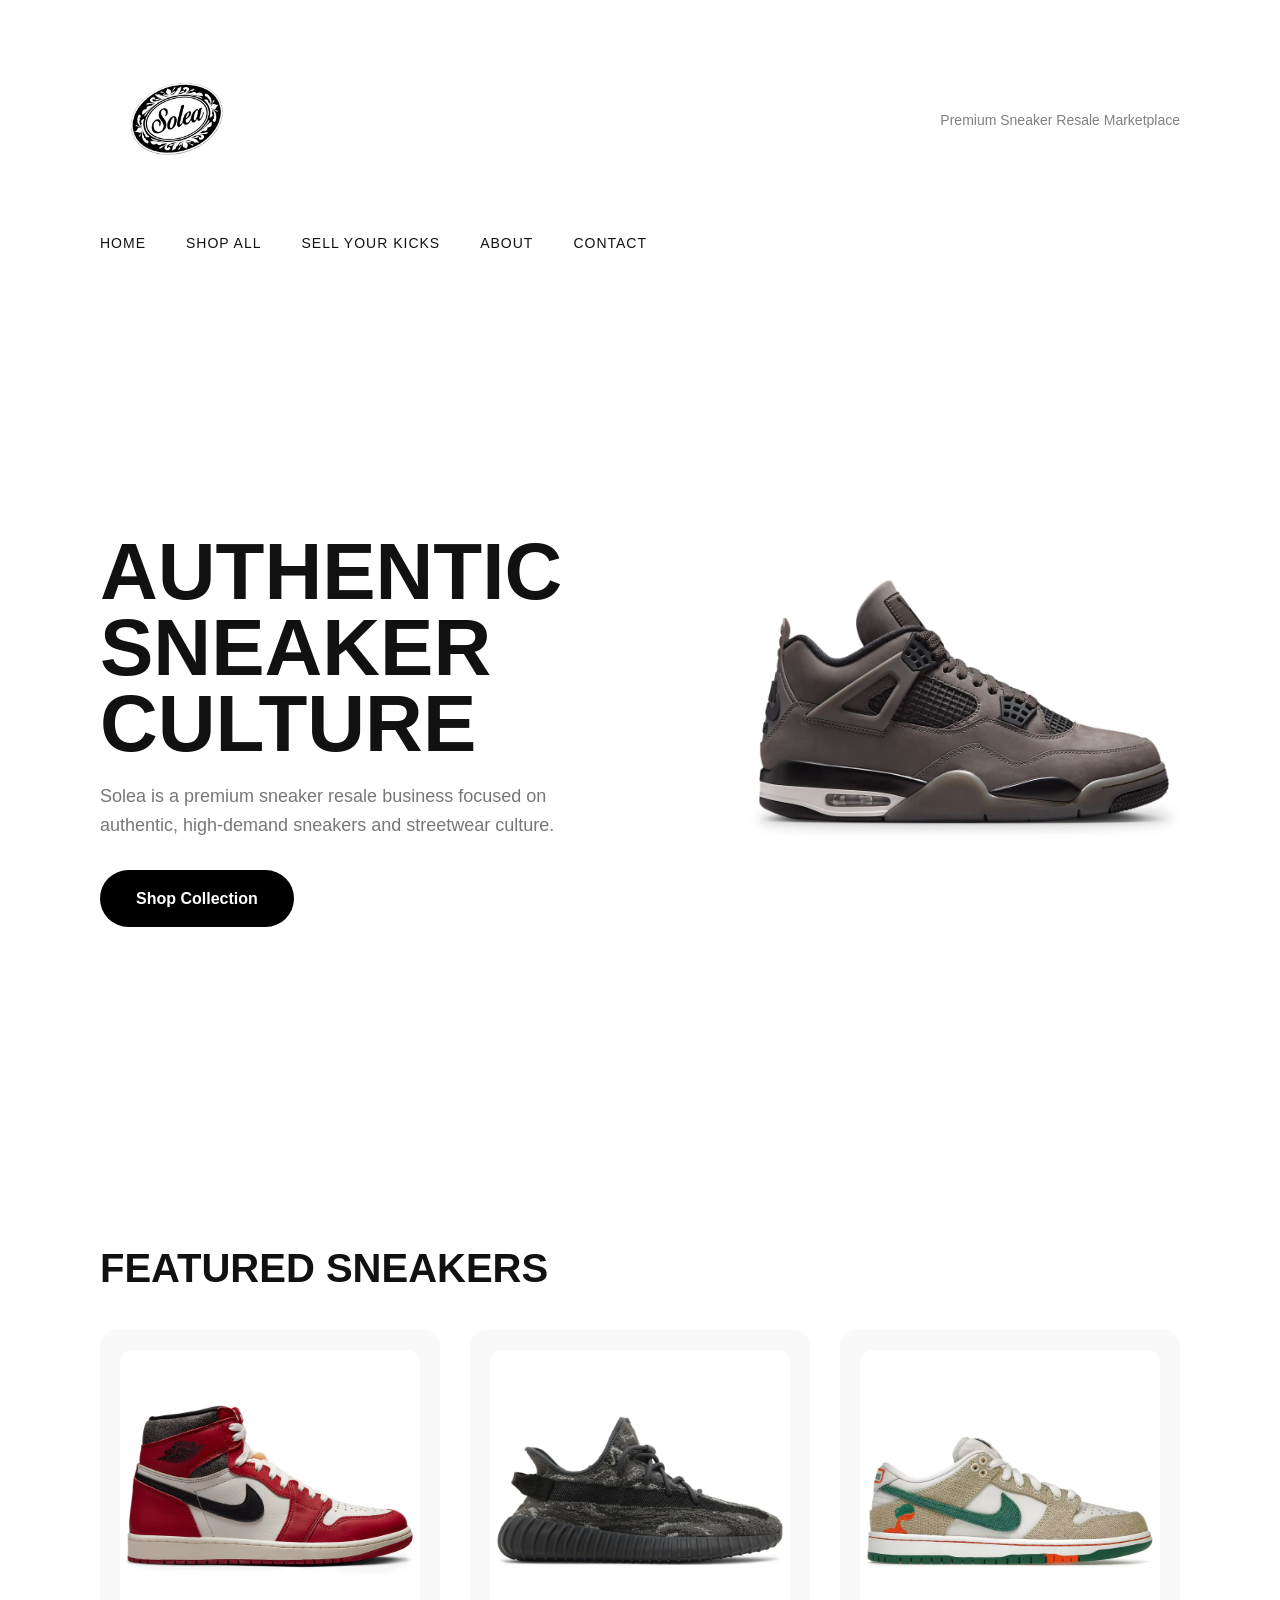
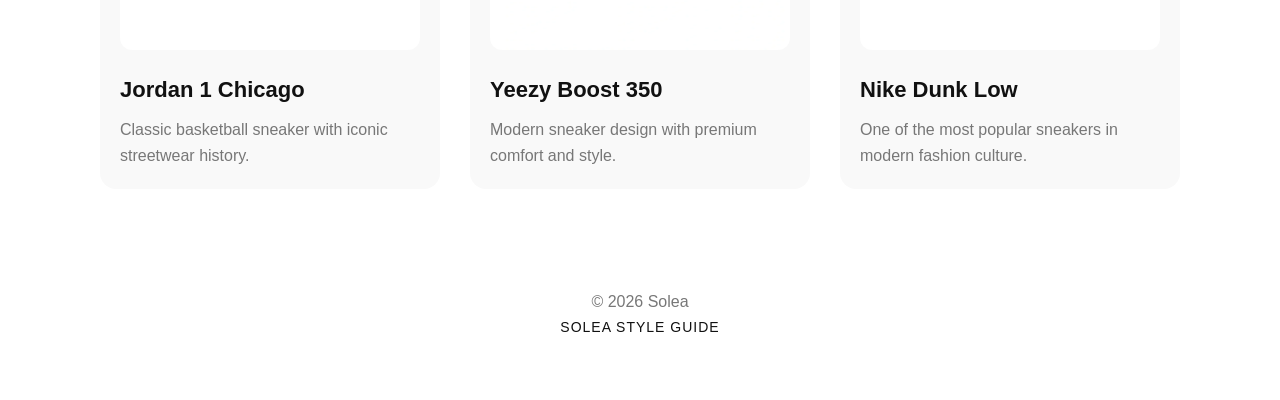
==== index.html @ 04fb6421 "COMMIT" ====
<!DOCTYPE html>
<html lang="en">

<head>
    <meta charset="UTF-8">
    <meta name="viewport" content="width=device-width, initial-scale=1.0">
    <title>Solea | Home</title>

    <link rel="stylesheet" href="styles/color.css">
    <link rel="stylesheet" href="styles/layout.css">
    <link rel="stylesheet" href="styles/effect.css">
</head>

<body>

<!-- HEADER -->
<header class="header">
    <img src="images/logo.png" alt="Solea Logo" class="logo">
    <p class="tagline">Premium Sneaker Resale Marketplace</p>
</header>

<!-- NAV -->
<nav>
    <ul>
        <li><a href="index.html">Home</a></li>
        <li><a href="shop.html">Shop All</a></li>
        <li><a href="sell.html">Sell Your Kicks</a></li>
        <li><a href="about.html">About</a></li>
        <li><a href="contact.html">Contact</a></li>
    </ul>
</nav>

<!-- MAIN -->
<main>

    <section class="hero">

        <div class="hero-text">
            <h2>AUTHENTIC SNEAKER CULTURE</h2>

            <p>
                Solea is a premium sneaker resale business focused on authentic,
                high-demand sneakers and streetwear culture.
            </p>

            <a href="shop.html" class="button">Shop Collection</a>
        </div>

        <img src="images/aj4.jpg" alt="Featured Jordan Sneaker">

    </section>

    <section class="featured">

        <h2>FEATURED SNEAKERS</h2>

        <div class="card-container">

            <div class="card">
                <img src="images/aj1lostnfound.jpg" alt="Jordan 1">
                <h3>Jordan 1 Chicago</h3>
                <p>Classic basketball sneaker with iconic streetwear history.</p>
            </div>

            <div class="card">
                <img src="images/yeezy350.jpg" alt="Yeezy 350">
                <h3>Yeezy Boost 350</h3>
                <p>Modern sneaker design with premium comfort and style.</p>
            </div>

            <div class="card">
                <img src="images/sbsunk.jpg" alt="Nike Dunk">
                <h3>Nike Dunk Low</h3>
                <p>One of the most popular sneakers in modern fashion culture.</p>
            </div>

        </div>

    </section>

</main>

<!-- FOOTER -->
<footer>
    <p>© 2026 Solea</p>
    <p><a href="style-guide.html">Solea Style Guide</a></p>
</footer>

</body>
</html>
---- styles/color.css ----
/* Core Page Layout */
body {
    background-color: #ffffff; /* Explicitly forces white background */
    color: #000000;
    font-family: Helvetica, Arial, sans-serif;
    margin: 0;
    padding: 20px;
}

/* Header & Navigation (matching your light layout) */
header {
    background-color: #ffffff;
    color: #000000;
}

nav {
    background-color: #ffffff;
}

nav a {
    color: #000000;
    text-decoration: none;
}

/* Product Cards (The soft gray boxes from your image) */
.card {
    background-color: #f8f9fa; /* A clean, soft off-white/gray */
    border-radius: 12px;       /* Gives it those exact smooth, rounded corners */
    padding: 20px;
}

/* Form Elements */
input,
textarea {
    background-color: #ffffff;
    border: 1px solid #e0e0e0;
    color: #000000;
}

/* Buttons & Footer */
.button,
button {
    background-color: #ffa500;
    color: #000000;
    border: none;
    border-radius: 4px;
}

footer {
    background-color: #ffffff;
    color: #a0a0a0;
}
---- styles/layout.css ----
* {
    margin: 0;
    padding: 0;
    box-sizing: border-box;
}

body {
    line-height: 1.6;
    font-family: Arial, sans-serif;
    color: #111;
}

/* HEADER */
header {
    display: flex;
    align-items: center;
    justify-content: space-between;
    padding: 20px 80px;
}

.logo {
    width: 160px;
    height: auto;
}

.tagline {
    margin: 0;
    font-size: 14px;
    color: gray;
}

/* NAV */
nav {
    padding: 10px 80px;
}

nav ul {
    display: flex;
    gap: 40px;
    list-style: none;
}

nav a {
    text-decoration: none;
    font-size: 14px;
    text-transform: uppercase;
    letter-spacing: 1px;
    color: #111;
}

/* MAIN */
main {
    padding: 60px 80px;
}

/* HERO */
.hero {
    min-height: 90vh;
    display: flex;
    align-items: center;
    justify-content: space-between;
    gap: 60px;
}

.hero-text {
    max-width: 600px;
}

.hero h2 {
    font-size: 80px;
    line-height: 0.95;
    font-weight: 900;
    margin-bottom: 20px;
}

.hero p {
    font-size: 18px;
    color: #777;
    max-width: 500px;
    margin-bottom: 30px;
}

.hero img {
    width: 40%;
    border-radius: 10px;
}

/* BUTTON */
.button {
    display: inline-block;
    padding: 16px 36px;
    background: black;
    color: white;
    text-decoration: none;
    border-radius: 50px;
    font-weight: 700;
}

/* FEATURED */
.featured {
    margin-top: 100px;
}

.featured h2 {
    font-size: 40px;
    margin-bottom: 30px;
}

.card-container {
    display: grid;
    grid-template-columns: repeat(auto-fit, minmax(260px, 1fr));
    gap: 30px;
}

.card {
    padding: 20px;
    border-radius: 16px;
    background: #f9f9f9;
}

.card img {
    width: 100%;
    border-radius: 12px;
    margin-bottom: 15px;
}

.card h3 {
    font-size: 22px;
    margin-bottom: 10px;
}

.card p {
    color: #777;
}

/* ABOUT */
.about-section {
    display: flex;
    align-items: center;
    gap: 60px;
    min-height: 80vh;
}

.about-section img {
    width: 45%;
    border-radius: 20px;
}

/* CONTACT */
.contact-section {
    max-width: 700px;
    margin: auto;
}

form {
    display: flex;
    flex-direction: column;
    gap: 20px;
    margin-top: 30px;
}

input,
textarea {
    padding: 16px;
    border-radius: 10px;
    border: 1px solid #ddd;
}

button {
    padding: 16px;
    border: none;
    border-radius: 50px;
    cursor: pointer;
    font-weight: 700;
    background: black;
    color: white;
}

/* FOOTER */
footer {
    padding: 40px 80px;
    text-align: center;
    color: #777;
}

footer a {
    font-family: Arial, sans-serif;
    font-size: 14px;
    text-transform: uppercase;
    letter-spacing: 1px;
    color: #111;
    text-decoration: none;
    transition: color 0.25s ease;
}

footer a:hover {
    color: #999;
}

.sketch {
    width: 100%;
    max-width: 400px;   /* controls how big it can get */
    height: auto;  
    display: block;
    border-radius: 10px; 
}
---- styles/effect.css ----
html {
    scroll-behavior: smooth;
}

/* NAV LINKS */
nav a {
    transition: color 0.25s ease;
}

nav a:hover {
    color: #999;
}

/* CARDS */
.card {
    transition: transform 0.35s ease, box-shadow 0.35s ease;
}

.card:hover {
    transform: translateY(-10px);
    box-shadow: 0 10px 25px rgba(0, 0, 0, 0.08);
}

.card img {
    transition: transform 0.4s ease;
}

.card:hover img {
    transform: scale(1.05);
}

/* BUTTONS */
.button,
button {
    transition: transform 0.25s ease, background 0.25s ease, color 0.25s ease;
}

.button:hover,
button:hover {
    transform: scale(1.05);
    background: #ff6600;
    color: white;
}

/* HERO ANIMATION */
.hero h2 {
    animation: fadeUp 1.2s ease forwards;
}

@keyframes fadeUp {
    from {
        opacity: 0;
        transform: translateY(40px);
    }

    to {
        opacity: 1;
        transform: translateY(0);
    }
}
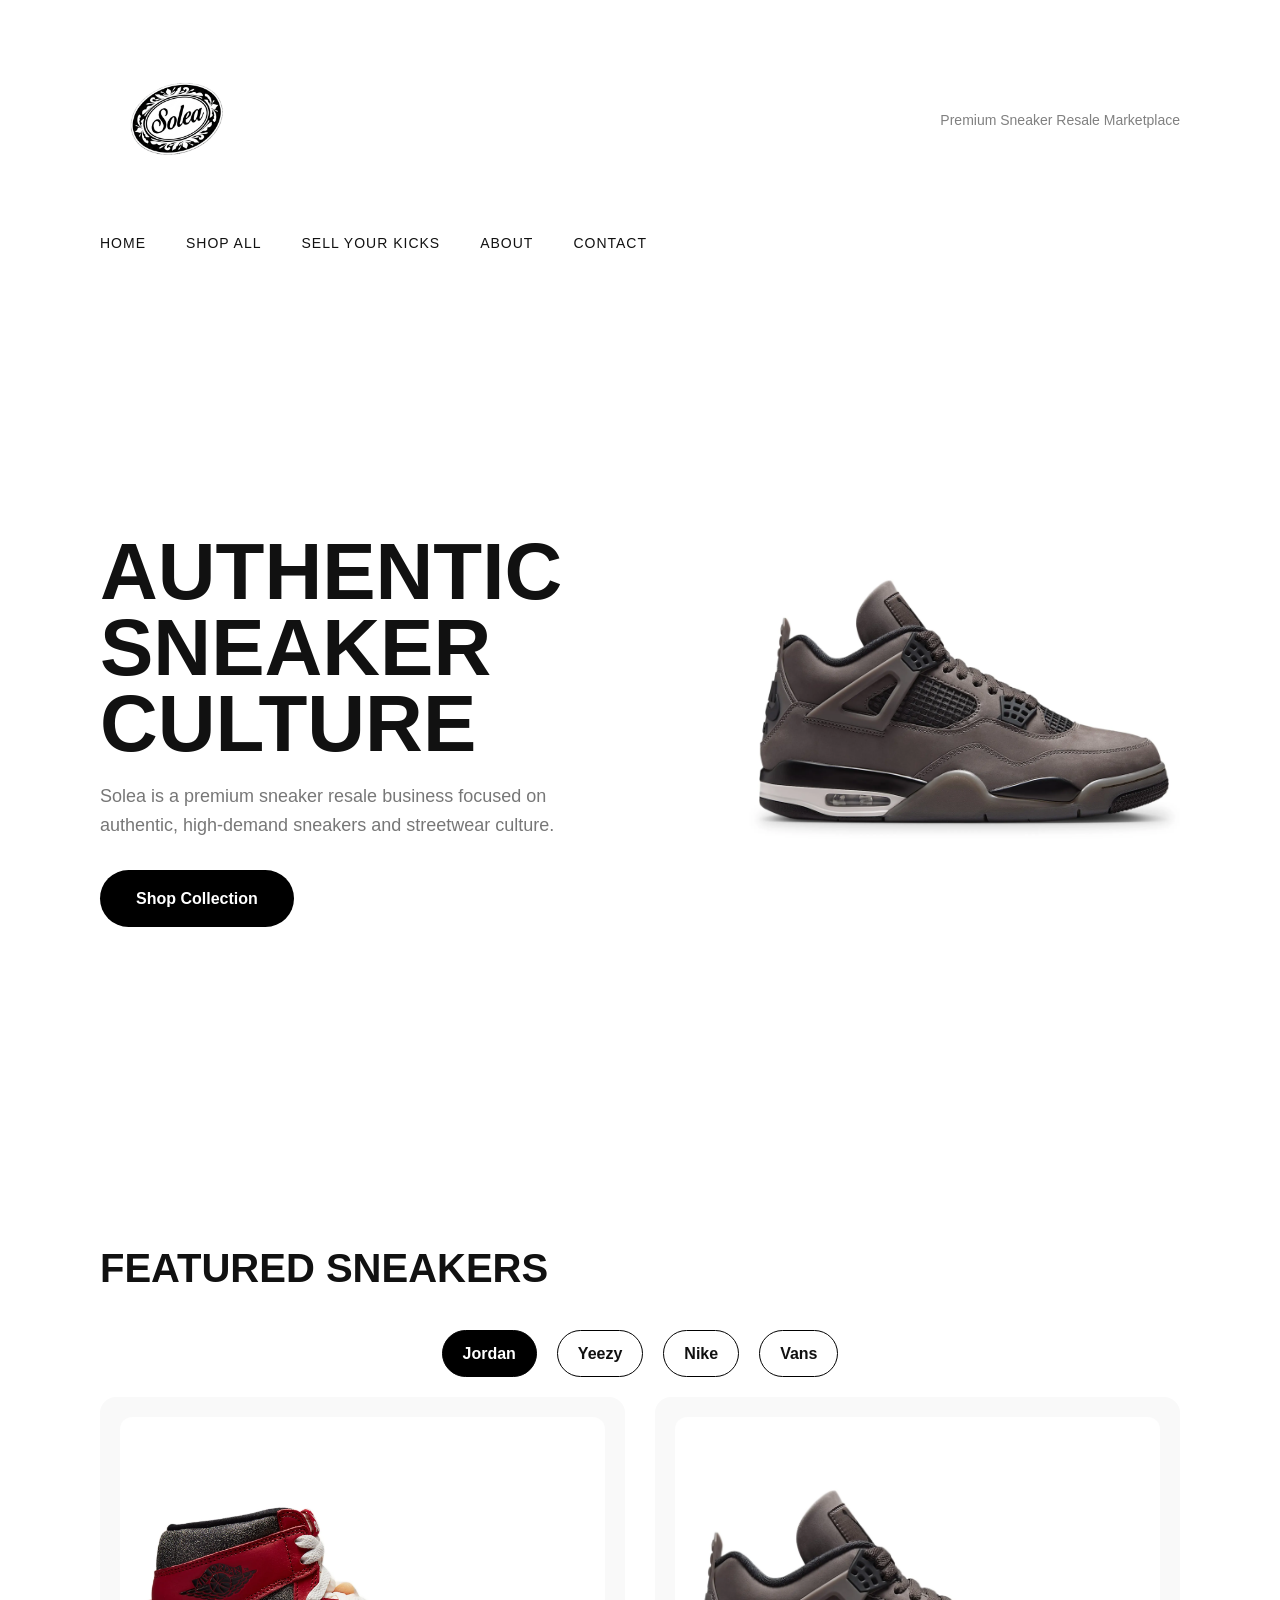
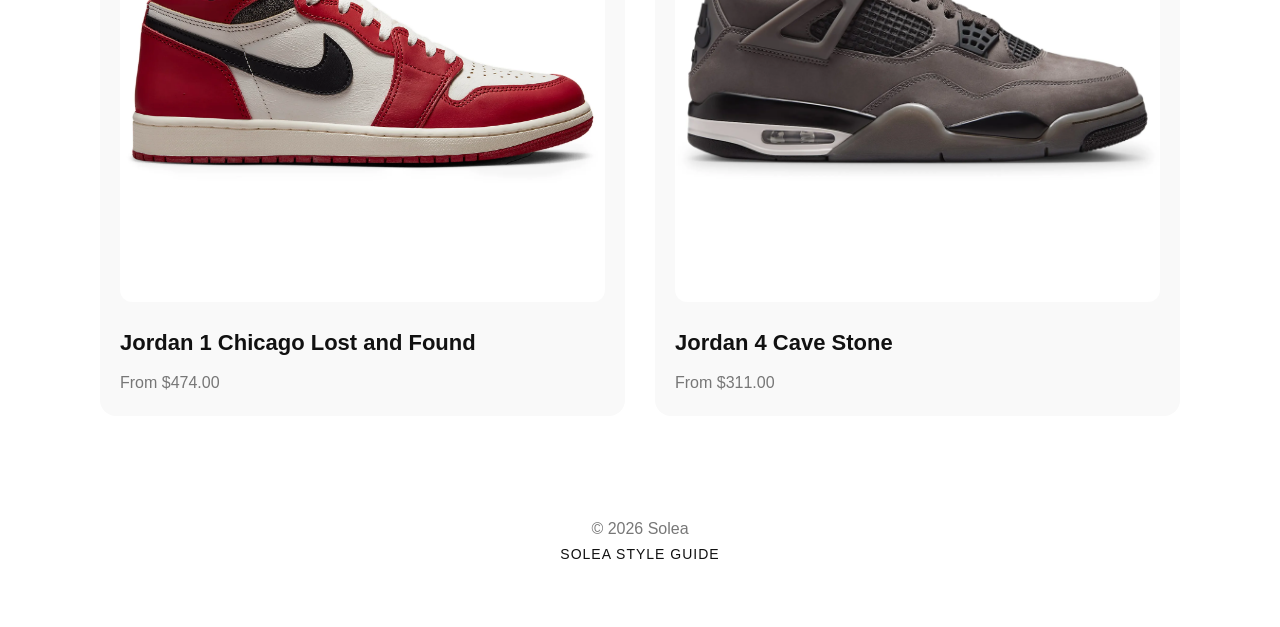
==== commit 6b327b19: "commit" ====
--- a/index.html
+++ b/index.html
@@ -54,27 +54,79 @@
 
         <h2>FEATURED SNEAKERS</h2>
 
+        <div class="tabs">
+
+    <input type="radio" name="brand" id="jordan" checked>
+    <input type="radio" name="brand" id="yeezy">
+    <input type="radio" name="brand" id="nike">
+    <input type="radio" name="brand" id="vans">
+
+    <div class="tab-menu">
+        <label for="jordan">Jordan</label>
+        <label for="yeezy">Yeezy</label>
+        <label for="nike">Nike</label>
+        <label for="vans">Vans</label>
+    </div>
+
+    <div class="content jordan-content">
         <div class="card-container">
-
             <div class="card">
                 <img src="images/aj1lostnfound.jpg" alt="Jordan 1">
-                <h3>Jordan 1 Chicago</h3>
-                <p>Classic basketball sneaker with iconic streetwear history.</p>
+                <h3>Jordan 1 Chicago Lost and Found</h3>
+                <p>From $474.00</p>
             </div>
 
             <div class="card">
+                <img src="images/aj4.jpg" alt="Jordan 4">
+                <h3>Jordan 4 Cave Stone</h3>
+                <p>From $311.00</p>
+            </div>
+        </div>
+    </div>
+
+    <div class="content yeezy-content">
+        <div class="card-container">
+            <div class="card">
                 <img src="images/yeezy350.jpg" alt="Yeezy 350">
                 <h3>Yeezy Boost 350</h3>
-                <p>Modern sneaker design with premium comfort and style.</p>
+                <p>From $280.00</p>
             </div>
 
             <div class="card">
+                <img src="images/slides.jpg" alt="Yeezy Slide Salt">
+                <h3>Yeezy Slide Salt</h3>
+                <p>From $213.00</p>
+            </div>
+        </div>
+    </div>
+
+    <div class="content nike-content">
+        <div class="card-container">
+            <div class="card">
                 <img src="images/sbsunk.jpg" alt="Nike Dunk">
-                <h3>Nike Dunk Low</h3>
-                <p>One of the most popular sneakers in modern fashion culture.</p>
+                <h3>Nike SB Dunk Low Jarritos</h3>
+                <p>From $580.00</p>
             </div>
 
+            <div class="card">
+                <img src="images/lot48.jpg" alt="lot48">
+                <h3>Nike x Off White Dunk Low Lot 48</h3>
+                <p>From $436.00</p>
+            </div>
         </div>
+    </div>
+
+    <div class="content vans-content">
+        <div class="card-container">
+            <div class="card">
+                <img src="images/vans.jpg" alt="Vans">
+                <h3>Vans Old Skool</h3>
+                <p>A timeless skateboarding classic.</p>
+            </div>
+        </div>
+    </div>
+
+</div>
 
     </section>
 
--- a/styles/layout.css
+++ b/styles/layout.css
@@ -203,4 +203,197 @@
     height: auto;  
     display: block;
     border-radius: 10px; 
+}
+
+/* SHOP ALL */
+
+.shop-grid {
+    display: grid;
+    grid-template-columns: repeat(4, 1fr);
+    gap: 30px;
+}
+
+.shop-card {
+    text-align: center;
+}
+
+.shop-card img {
+    width: 100%;
+    aspect-ratio: 1 / 1;
+    object-fit: contain;
+    background: #f5f5f5;
+    border-radius: 12px;
+    padding: 30px;
+}
+
+.shop-card h3 {
+    font-size: 16px;
+    font-weight: 600;
+    margin-top: 15px;
+    line-height: 1.2;
+}
+
+.shop-card p {
+    font-size: 16px;
+    font-weight: 700;
+    margin-top: 5px;
+    color: #111;
+}
+
+.shop-card .button {
+    display: none;
+}
+
+@media (max-width: 900px) {
+    .shop-grid {
+        grid-template-columns: repeat(2, 1fr);
+    }
+}
+
+/* CLICKABLE PRODUCT CARDS */
+
+.shop-card a {
+    display: block;
+    text-decoration: none;
+    color: inherit;
+}
+
+.shop-card {
+    cursor: pointer;
+    transition: transform 0.2s ease;
+}
+
+.shop-card:hover {
+    transform: translateY(-5px);
+}
+
+/* PRODUCT PAGE */
+
+.product-layout {
+    display: flex;
+    gap: 60px;
+    align-items: flex-start;
+}
+
+.product-left {
+    flex: 1.4;
+}
+
+.product-left img {
+    width: 100%;
+    background: #f5f5f5;
+    padding: 60px;
+    border-radius: 12px;
+}
+
+.product-right {
+    flex: 0.8;
+    border: 1px solid #ddd;
+    border-radius: 12px;
+    padding: 30px;
+}
+
+.product-right h1 {
+    font-size: 36px;
+    margin-bottom: 15px;
+}
+
+.rating {
+    font-weight: bold;
+    margin-bottom: 15px;
+}
+
+.price {
+    font-size: 32px;
+    margin-bottom: 25px;
+}
+
+.benefits p {
+    margin-bottom: 15px;
+}
+
+.size-grid {
+    display: flex;
+    flex-wrap: wrap;
+    gap: 10px;
+    margin: 20px 0 30px;
+}
+
+.size-grid button {
+    background: white;
+    color: black;
+    border: 1px solid #ccc;
+    padding: 12px 20px;
+    border-radius: 40px;
+}
+
+.cart-btn {
+    width: 100%;
+    background: green;
+    color: white;
+    padding: 18px;
+    font-size: 18px;
+    border-radius: 50px;
+    margin-bottom: 15px;
+}
+
+.shop-btn {
+    width: 100%;
+    background: #5a31f4;
+    color: white;
+    padding: 18px;
+    font-size: 18px;
+    border-radius: 50px;
+}
+
+@media (max-width: 900px) {
+    .product-layout {
+        flex-direction: column;
+    }
+}
+
+/* FEATURED TAB Section */
+
+.tabs input {
+    display: none;
+}
+
+.tab-menu {
+    display: flex;
+    justify-content: center;
+    gap: 20px;
+    margin: 20px 0;
+}
+
+.tab-menu label {
+    cursor: pointer;
+    padding: 10px 20px;
+    border: 1px solid #000;
+    border-radius: 25px;
+    font-weight: bold;
+    transition: 0.3s;
+}
+
+.tab-menu label:hover {
+    background: #000;
+    color: #fff;
+}
+
+.content {
+    display: none;
+}
+
+#jordan:checked ~ .jordan-content,
+#yeezy:checked ~ .yeezy-content,
+#nike:checked ~ .nike-content,
+#vans:checked ~ .vans-content {
+    display: block;
+}
+
+#jordan:checked ~ .tab-menu label[for="jordan"],
+#yeezy:checked ~ .tab-menu label[for="yeezy"],
+#nike:checked ~ .tab-menu label[for="nike"],
+#vans:checked ~ .tab-menu label[for="vans"] {
+    background: #000;
+    color: #fff;
 }
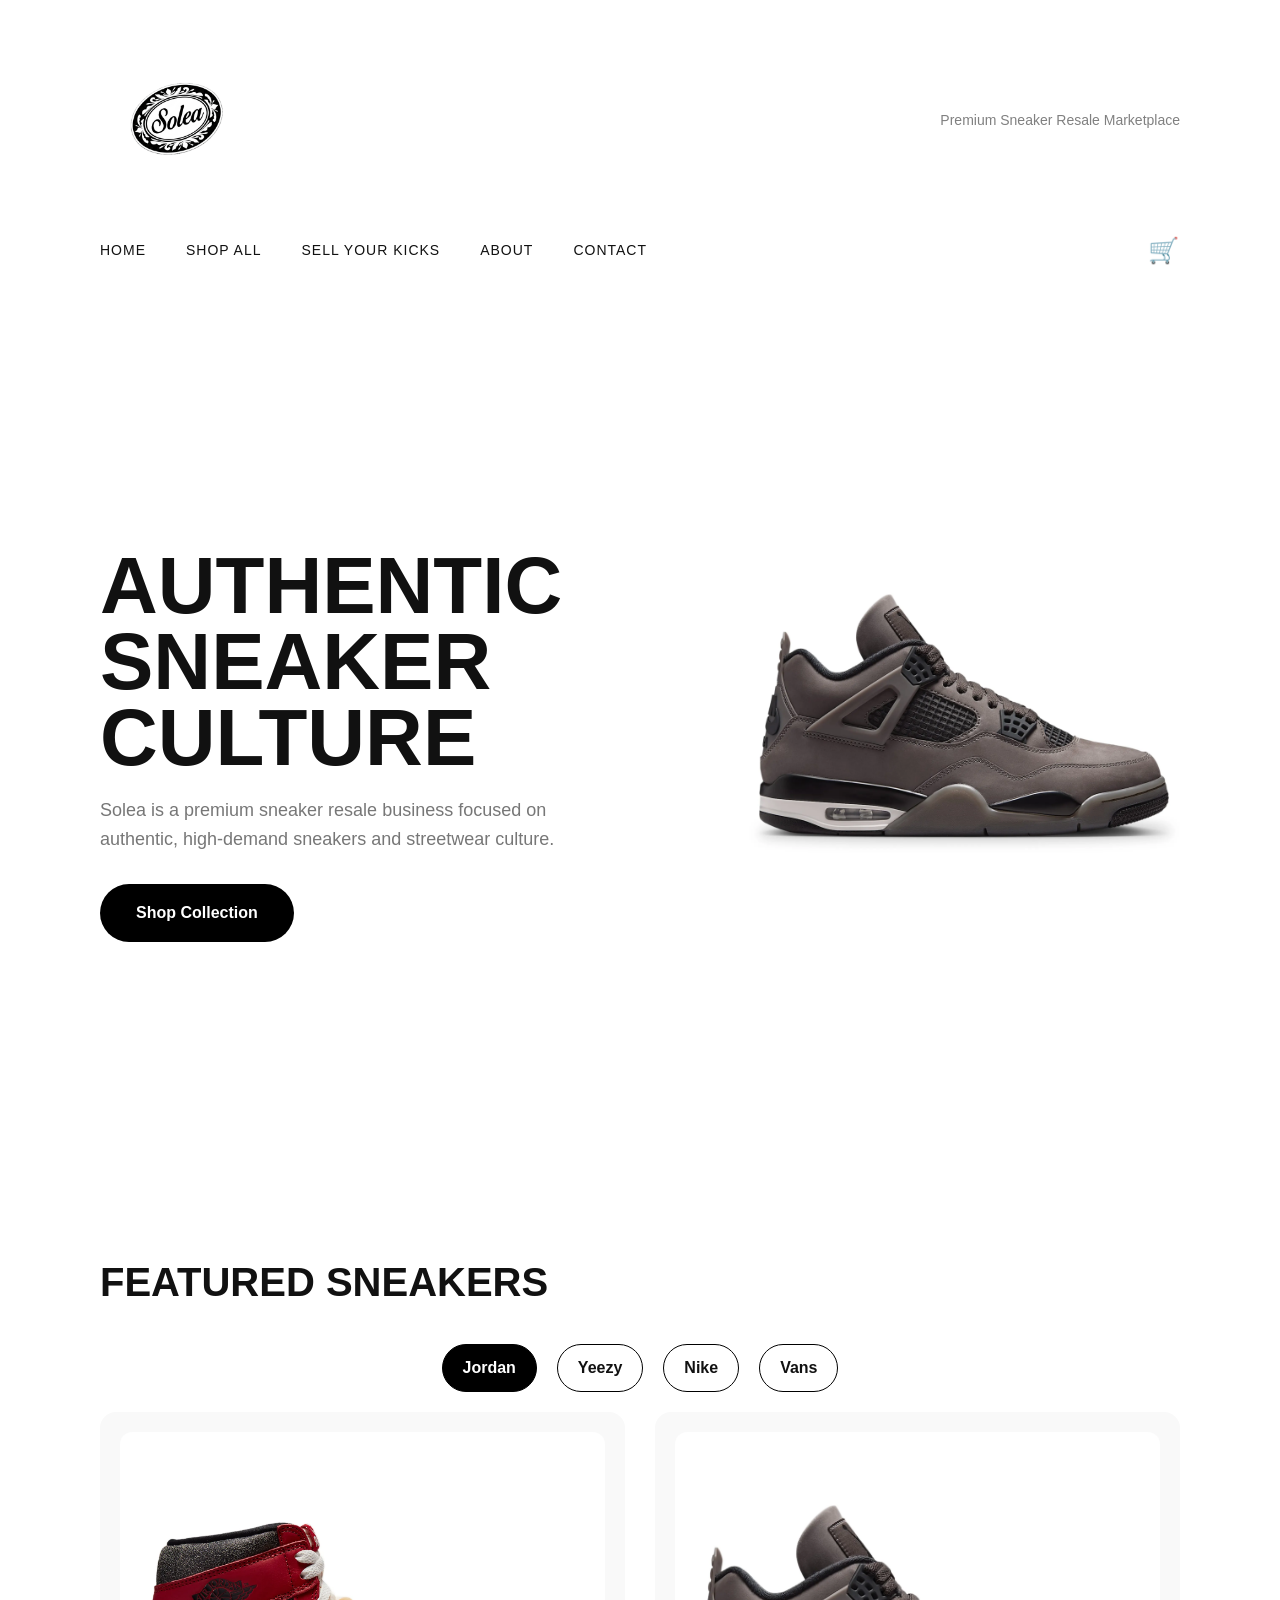
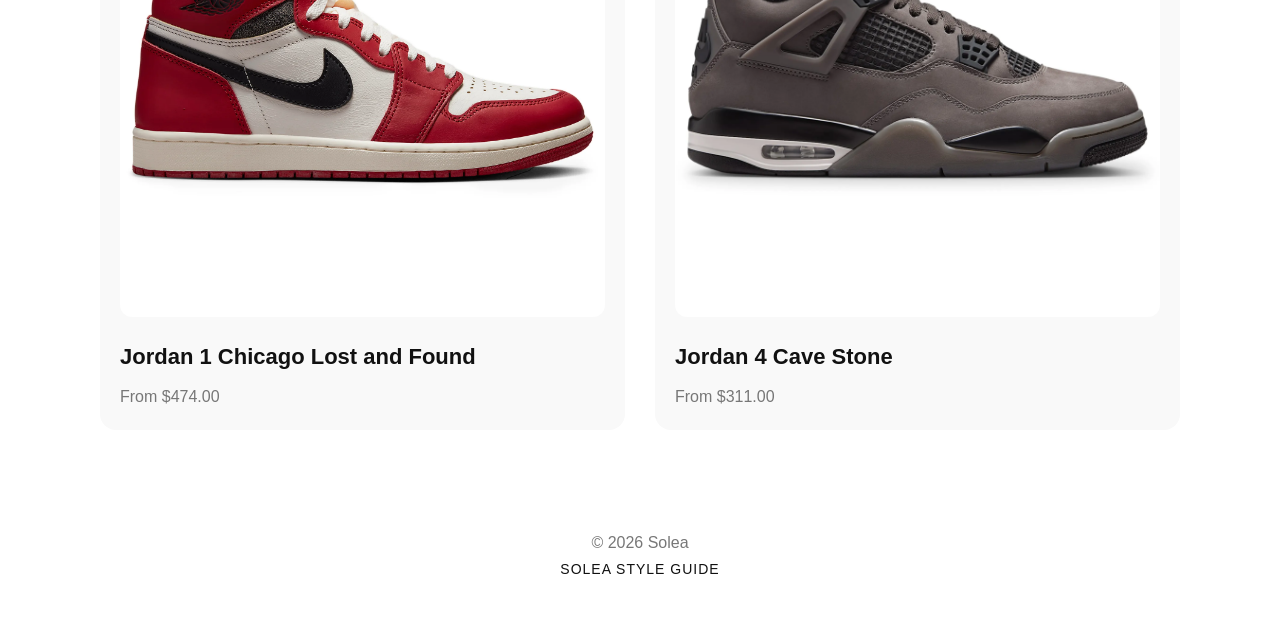
==== commit 901674b4: "commit" ====
--- a/index.html
+++ b/index.html
@@ -27,6 +27,10 @@
         <li><a href="sell.html">Sell Your Kicks</a></li>
         <li><a href="about.html">About</a></li>
         <li><a href="contact.html">Contact</a></li>
+
+        <li class="cart">
+            <a>🛒</a>
+        </li>
     </ul>
 </nav>
 
--- a/styles/layout.css
+++ b/styles/layout.css
@@ -46,6 +46,25 @@
     text-transform: uppercase;
     letter-spacing: 1px;
     color: #111;
+}
+
+nav ul {
+    display: flex;
+    align-items: center;
+    list-style: none;
+    width: 100%;
+    padding: 0;
+}
+
+.cart {
+    margin-left: auto;
+    list-style: none;
+}
+
+.cart a {
+    font-size: 25px;
+    text-decoration: none;
+    display: block;
 }
 
 /* MAIN */
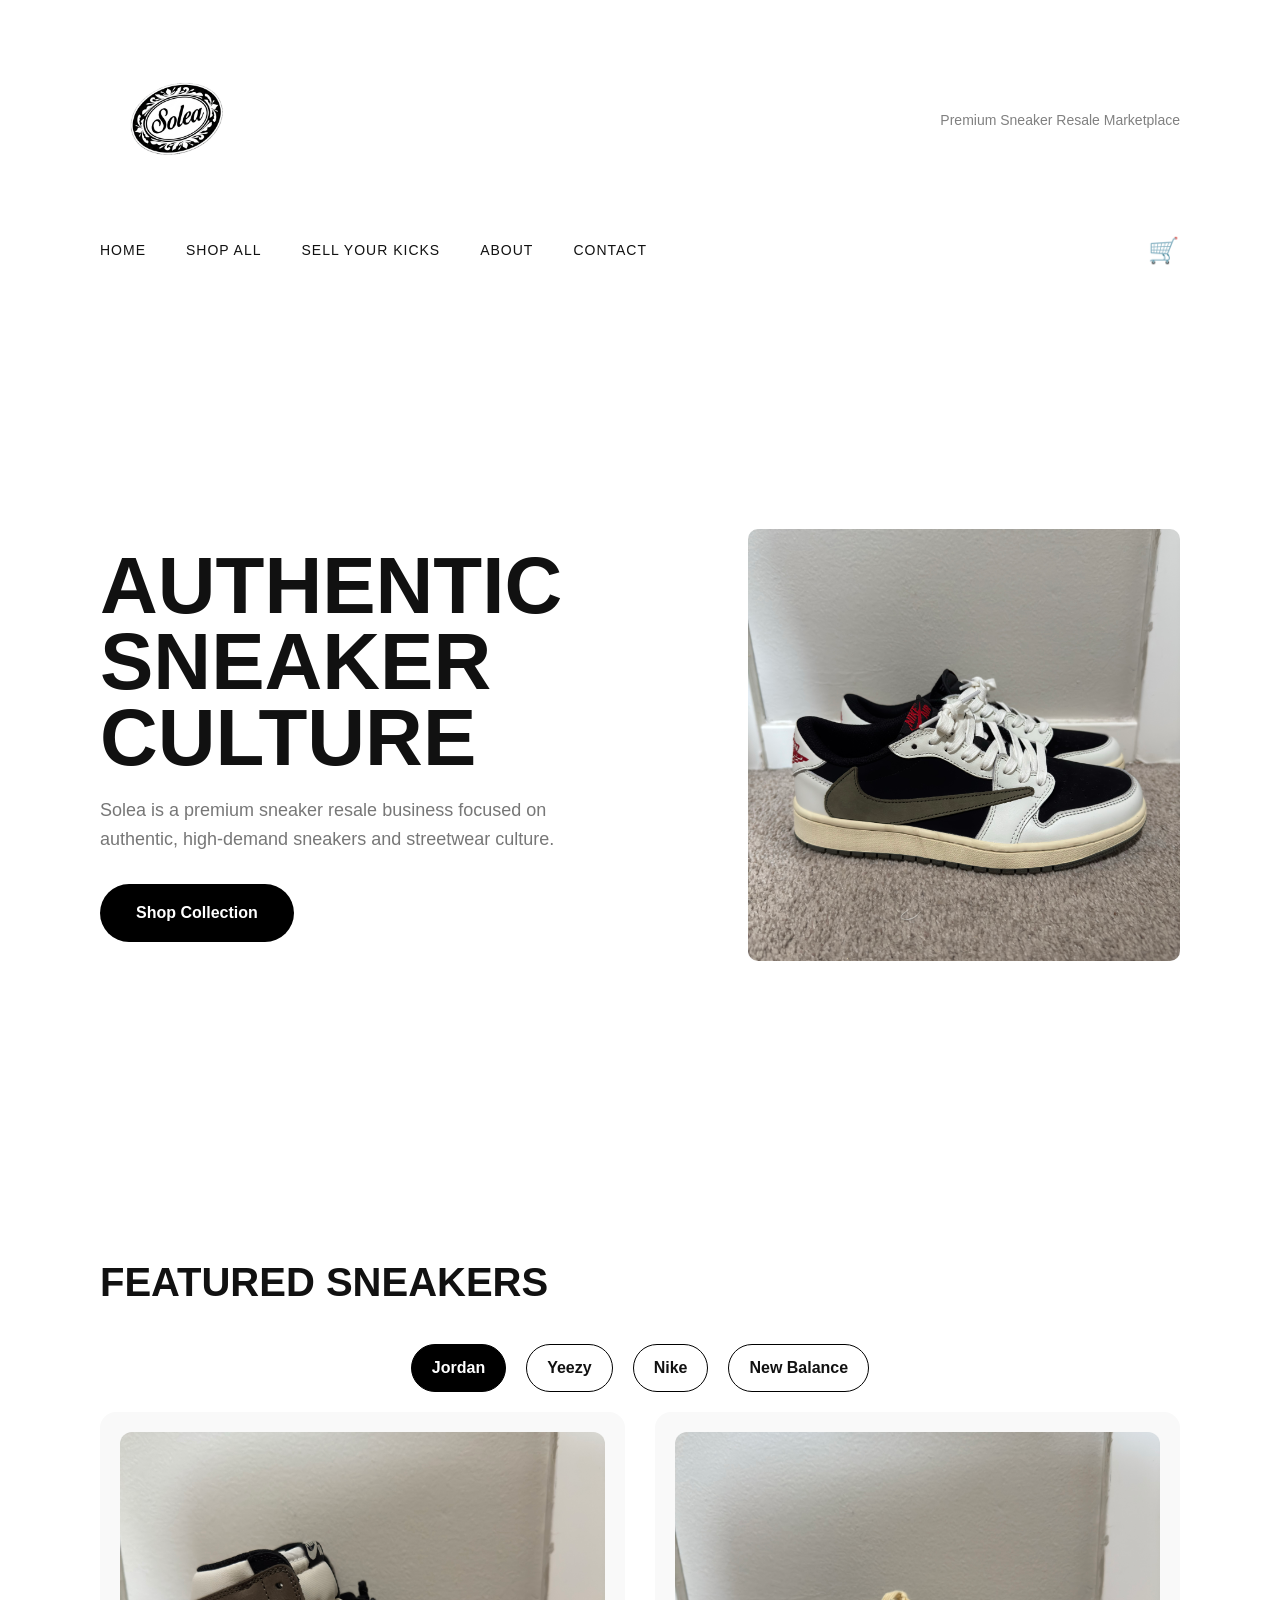
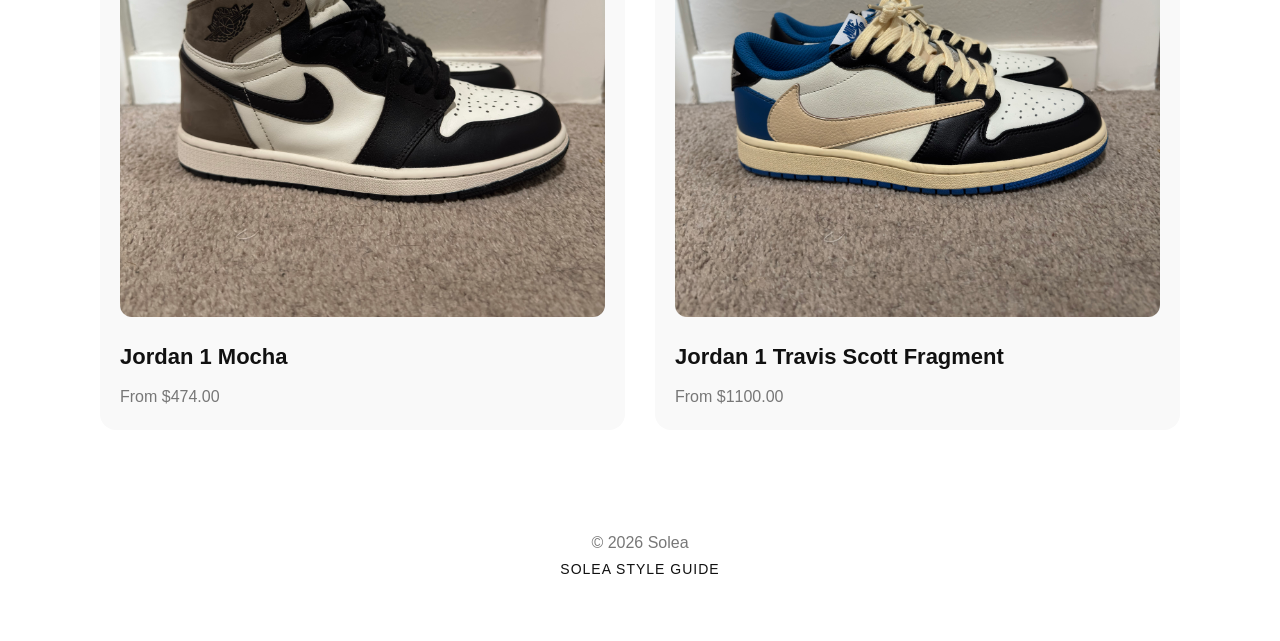
==== commit 5ca3f112: "commit" ====
--- a/index.html
+++ b/index.html
@@ -50,7 +50,7 @@
             <a href="shop.html" class="button">Shop Collection</a>
         </div>
 
-        <img src="images/aj4.jpg" alt="Featured Jordan Sneaker">
+        <img src="images/olive.jpeg" alt="Featured Jordan Sneaker">
 
     </section>
 
@@ -69,21 +69,21 @@
         <label for="jordan">Jordan</label>
         <label for="yeezy">Yeezy</label>
         <label for="nike">Nike</label>
-        <label for="vans">Vans</label>
+        <label for="vans">New Balance</label>
     </div>
 
     <div class="content jordan-content">
         <div class="card-container">
             <div class="card">
-                <img src="images/aj1lostnfound.jpg" alt="Jordan 1">
-                <h3>Jordan 1 Chicago Lost and Found</h3>
+                <img src="images/mocha.jpeg" alt="Jordan 1">
+                <h3>Jordan 1 Mocha</h3>
                 <p>From $474.00</p>
             </div>
 
             <div class="card">
-                <img src="images/aj4.jpg" alt="Jordan 4">
-                <h3>Jordan 4 Cave Stone</h3>
-                <p>From $311.00</p>
+                <img src="images/frag.jpeg" alt="Jordan 1">
+                <h3>Jordan 1 Travis Scott Fragment</h3>
+                <p>From $1100.00</p>
             </div>
         </div>
     </div>
@@ -91,14 +91,14 @@
     <div class="content yeezy-content">
         <div class="card-container">
             <div class="card">
-                <img src="images/yeezy350.jpg" alt="Yeezy 350">
-                <h3>Yeezy Boost 350</h3>
+                <img src="images/foam.jpeg" alt="Yeezy">
+                <h3>Yeezy Foam Runner</h3>
                 <p>From $280.00</p>
             </div>
 
             <div class="card">
-                <img src="images/slides.jpg" alt="Yeezy Slide Salt">
-                <h3>Yeezy Slide Salt</h3>
+                <img src="images/slides.jpeg" alt="Yeezy Slide">
+                <h3>Yeezy Slide Onyx</h3>
                 <p>From $213.00</p>
             </div>
         </div>
@@ -107,14 +107,14 @@
     <div class="content nike-content">
         <div class="card-container">
             <div class="card">
-                <img src="images/sbsunk.jpg" alt="Nike Dunk">
-                <h3>Nike SB Dunk Low Jarritos</h3>
+                <img src="images/phantom.jpeg" alt="Nike">
+                <h3>Nike Jordan 1 Travis Scott Phantom</h3>
                 <p>From $580.00</p>
             </div>
 
             <div class="card">
-                <img src="images/lot48.jpg" alt="lot48">
-                <h3>Nike x Off White Dunk Low Lot 48</h3>
+                <img src="images/offwhite.jpeg" alt="lot48">
+                <h3>Nike x Off White Sail Jordan 5</h3>
                 <p>From $436.00</p>
             </div>
         </div>
@@ -123,9 +123,15 @@
     <div class="content vans-content">
         <div class="card-container">
             <div class="card">
-                <img src="images/vans.jpg" alt="Vans">
-                <h3>Vans Old Skool</h3>
-                <p>A timeless skateboarding classic.</p>
+                <img src="images/newbalance.jpeg" alt="NB">
+                <h3>New Balance</h3>
+                <p>From $317.00</p>
+            </div>
+
+            <div class="card">
+                <img src="images/newbalance2.jpeg" alt="NB2">
+                <h3>New Balance</h3>
+                <p>From $200.00</p>
             </div>
         </div>
     </div>
--- a/styles/layout.css
+++ b/styles/layout.css
@@ -415,4 +415,84 @@
 #vans:checked ~ .tab-menu label[for="vans"] {
     background: #000;
     color: #fff;
+}
+
+/* STYLE GUIDE COLOR PALETTE */
+
+.palette-table {
+    width: 100%;
+    border-collapse: collapse;
+    margin: 30px 0;
+}
+
+.palette-table th,
+.palette-table td {
+    border: 1px solid #ccc;
+    padding: 15px;
+    text-align: left;
+}
+
+.palette-table th {
+    background: #f5f5f5;
+    font-size: 18px;
+}
+
+.chip {
+    width: 70px;
+    height: 30px;
+    border-radius: 6px;
+    border: 1px solid #999;
+}
+
+.black {
+    background: #000000;
+}
+
+.blue {
+    background: #27ADF5;
+}
+
+.red {
+    background: #ff0000;
+}
+
+.gray {
+    background: #808080;
+}
+
+.orange {
+    background: #FFA500;
+}
+
+.yellow {
+    background: #FFFF00;
+}
+
+.white {
+    background: #FFFFFF;
+}
+
+/* LICENSING TABLE */
+
+.license-table {
+    width: 100%;
+    border-collapse: collapse;
+    margin: 30px 0;
+}
+
+.license-table th,
+.license-table td {
+    border: 1px solid #ccc;
+    padding: 15px;
+    text-align: left;
+    vertical-align: top;
+}
+
+.license-table th {
+    background: #f5f5f5;
+    font-weight: bold;
+}
+
+.license-table td {
+    line-height: 1.5;
 }
